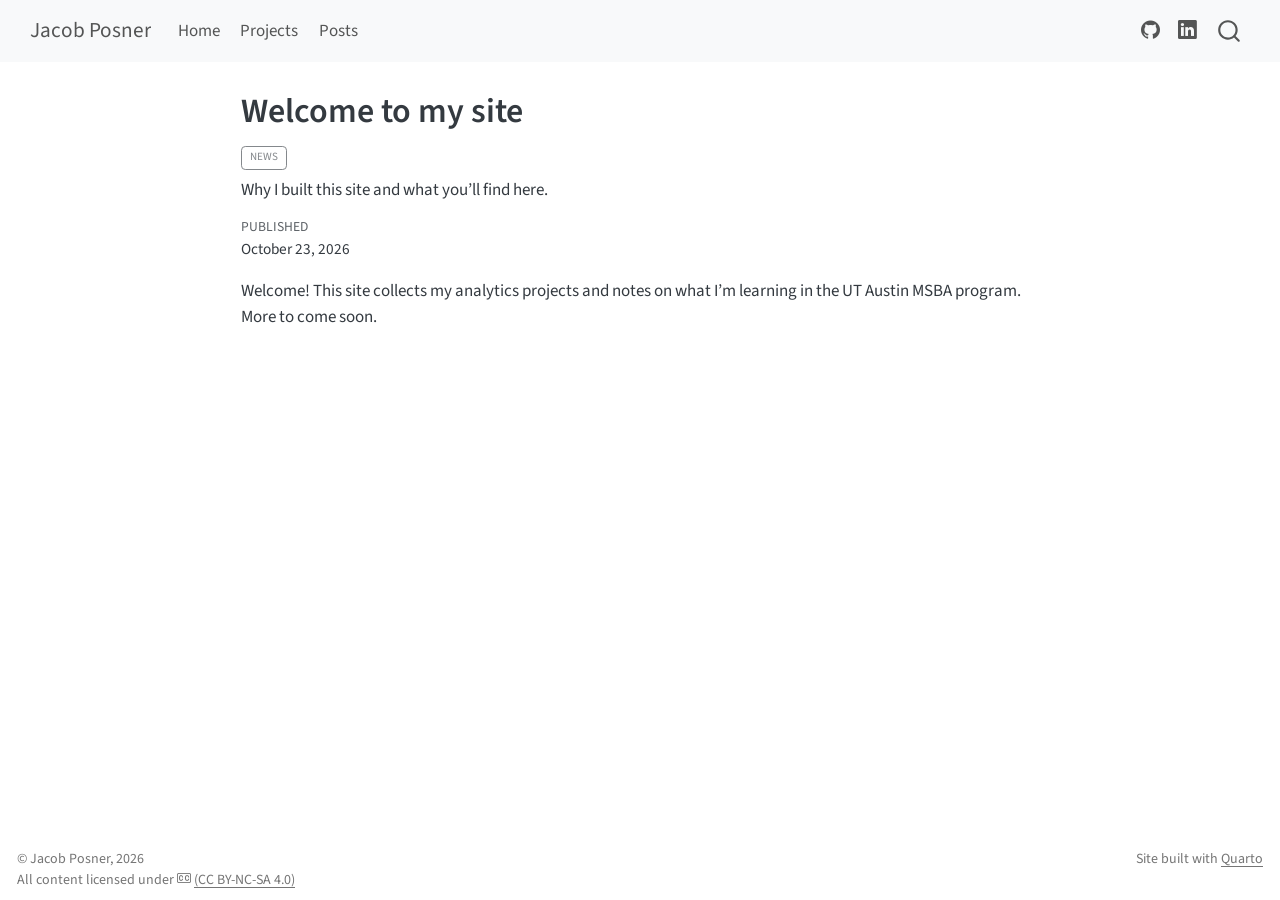
==== docs/posts/welcome/index.html @ 0ccf2ec0 "Set up Quarto portfolio website Co-Authored-By: Claude Opus 5.5 <noreply@anthropic.com> Claude-Sessi" ====
<!DOCTYPE html>
<html xmlns="http://www.w3.org/1999/xhtml" lang="en" xml:lang="en"><head>

<meta charset="utf-8">
<meta name="generator" content="quarto-1.10.19">

<meta name="viewport" content="width=device-width, initial-scale=1.0, user-scalable=yes">

<meta name="dcterms.date" content="2026-10-23">
<meta name="description" content="Why I built this site and what you’ll find here.">

<title>Welcome to my site – Jacob Posner</title>
<style>
/* Default styles provided by pandoc.
** See https://pandoc.org/MANUAL.html#variables-for-html for config info.
*/
span.smallcaps{font-variant: small-caps;}
div.columns{display: flex; gap: 1.5em;}
div.column{flex: auto;}
@media screen {
div.columns{gap: min(4vw, 1.5em);}
div.column{overflow-x: auto;}
}
div.hanging-indent{margin-left: 1.5em; text-indent: -1.5em;}
ul.task-list{list-style: none;}
ul.task-list li input[type="checkbox"] {
  width: 0.8em;
  margin: 0 0.8em 0.2em -1em; /* quarto-specific, see https://github.com/quarto-dev/quarto-cli/issues/4556 */ 
  vertical-align: middle;
}
</style>


<script src="../../site_libs/quarto-nav/quarto-nav.js"></script>
<script src="../../site_libs/quarto-nav/headroom.min.js"></script>
<script src="../../site_libs/clipboard/clipboard.min.js"></script>
<script src="../../site_libs/quarto-search/autocomplete.umd.js"></script>
<script src="../../site_libs/quarto-search/fuse.min.js"></script>
<script src="../../site_libs/quarto-search/quarto-search.js"></script>
<meta name="quarto:offset" content="../../">
<script src="../../site_libs/quarto-html/quarto.js" type="module"></script>
<script src="../../site_libs/quarto-html/tabsets/tabsets.js" type="module"></script>
<script src="../../site_libs/quarto-html/popper.min.js"></script>
<script src="../../site_libs/quarto-html/tippy.umd.min.js"></script>
<script src="../../site_libs/quarto-html/anchor.min.js"></script>
<link href="../../site_libs/quarto-html/tippy.css" rel="stylesheet">
<link href="../../site_libs/quarto-html/quarto-syntax-highlighting-bf27225e3a48a9273f3daa8f8e829971.css" rel="stylesheet" id="quarto-text-highlighting-styles">
<script src="../../site_libs/bootstrap/bootstrap.min.js"></script>
<link href="../../site_libs/bootstrap/bootstrap-icons.css" rel="stylesheet">
<link href="../../site_libs/bootstrap/bootstrap-bb5ce4f09c3d713477d34b1921f208f7.min.css" rel="stylesheet" append-hash="true" id="quarto-bootstrap" data-mode="light">
<script id="quarto-search-options" type="application/json">{
  "location": "navbar",
  "copy-button": false,
  "collapse-after": 3,
  "panel-placement": "end",
  "type": "overlay",
  "limit": 50,
  "keyboard-shortcut": [
    "f",
    "/",
    "s"
  ],
  "show-item-context": false,
  "language": {
    "search-no-results-text": "No results",
    "search-matching-documents-text": "matching documents",
    "search-copy-link-title": "Copy link to search",
    "search-hide-matches-text": "Hide additional matches",
    "search-more-match-text": "more match in this document",
    "search-more-matches-text": "more matches in this document",
    "search-clear-button-title": "Clear",
    "search-text-placeholder": "",
    "search-detached-cancel-button-title": "Cancel",
    "search-submit-button-title": "Submit",
    "search-label": "Search"
  }
}</script>


<link rel="stylesheet" href="../../styles.css">
</head>

<body class="nav-fixed fullcontent quarto-light">

<div id="quarto-search-results"></div>
  <header id="quarto-header" class="headroom fixed-top">
    <nav class="navbar navbar-expand-lg " data-bs-theme="dark">
      <div class="navbar-container container-fluid">
      <div class="navbar-brand-container mx-auto">
    <a class="navbar-brand" href="../../index.html">
    <span class="navbar-title">Jacob Posner</span>
    </a>
  </div>
            <div id="quarto-search" class="" title="Search"></div>
          <button class="navbar-toggler" type="button" data-bs-toggle="collapse" data-bs-target="#navbarCollapse" aria-controls="navbarCollapse" role="menu" aria-expanded="false" aria-label="Toggle navigation" onclick="if (window.quartoToggleHeadroom) { window.quartoToggleHeadroom(); }">
  <span class="navbar-toggler-icon"></span>
</button>
          <div class="collapse navbar-collapse" id="navbarCollapse">
            <ul class="navbar-nav navbar-nav-scroll me-auto">
  <li class="nav-item">
    <a class="nav-link" href="../../index.html"> 
<span class="menu-text">Home</span></a>
  </li>  
  <li class="nav-item">
    <a class="nav-link" href="../../projects.html"> 
<span class="menu-text">Projects</span></a>
  </li>  
  <li class="nav-item">
    <a class="nav-link" href="../../posts.html"> 
<span class="menu-text">Posts</span></a>
  </li>  
</ul>
            <ul class="navbar-nav navbar-nav-scroll ms-auto">
  <li class="nav-item compact">
    <a class="nav-link" href="https://github.com/YOUR-GITHUB-USERNAME"> <i class="bi bi-github" role="img">
</i> 
<span class="menu-text"></span></a>
  </li>  
  <li class="nav-item compact">
    <a class="nav-link" href="https://www.linkedin.com/in/YOUR-LINKEDIN-HANDLE"> <i class="bi bi-linkedin" role="img">
</i> 
<span class="menu-text"></span></a>
  </li>  
</ul>
          </div> <!-- /navcollapse -->
            <div class="quarto-navbar-tools">
</div>
      </div> <!-- /container-fluid -->
    </nav>
</header>
<!-- content -->
<div id="quarto-content" class="quarto-container page-columns page-rows-contents page-layout-article page-navbar">
<!-- sidebar -->
<!-- margin-sidebar -->
    
<!-- main -->
<main class="content" id="quarto-document-content">

<header id="title-block-header" class="quarto-title-block default">
<div class="quarto-title">
<h1 class="title">Welcome to my site</h1>
  <div class="quarto-categories">
    <div class="quarto-category">News</div>
  </div>
  </div>

<div>
  <div class="description">
    Why I built this site and what you’ll find here.
  </div>
</div>


<div class="quarto-title-meta">

    
    <div>
    <div class="quarto-title-meta-heading">Published</div>
    <div class="quarto-title-meta-contents">
      <p class="date">October 23, 2026</p>
    </div>
  </div>
  
    
  </div>
  


</header>


<p>Welcome! This site collects my analytics projects and notes on what I’m learning in the UT Austin MSBA program. More to come soon.</p>



</main> <!-- /main -->
<script id="quarto-html-after-body" type="application/javascript">
  window.document.addEventListener("DOMContentLoaded", function (event) {
    const icon = "";
    const anchorJS = new window.AnchorJS();
    anchorJS.options = {
      placement: 'right',
      icon: icon
    };
    anchorJS.add('.anchored');
    const isCodeAnnotation = (el) => {
      for (const clz of el.classList) {
        if (clz.startsWith('code-annotation-')) {                     
          return true;
        }
      }
      return false;
    }
    const onCopySuccess = function(e) {
      // button target
      const button = e.trigger;
      // don't keep focus
      button.blur();
      // flash "checked"
      button.classList.add('code-copy-button-checked');
      var currentTitle = button.getAttribute("title");
      button.setAttribute("title", "Copied!");
      let tooltip;
      if (window.bootstrap) {
        button.setAttribute("data-bs-toggle", "tooltip");
        button.setAttribute("data-bs-placement", "left");
        button.setAttribute("data-bs-title", "Copied!");
        tooltip = new bootstrap.Tooltip(button, 
          { trigger: "manual", 
            customClass: "code-copy-button-tooltip",
            offset: [0, -8]});
        tooltip.show();    
      }
      setTimeout(function() {
        if (tooltip) {
          tooltip.hide();
          button.removeAttribute("data-bs-title");
          button.removeAttribute("data-bs-toggle");
          button.removeAttribute("data-bs-placement");
        }
        button.setAttribute("title", currentTitle);
        button.classList.remove('code-copy-button-checked');
      }, 1000);
      // clear code selection
      e.clearSelection();
    }
    const getTextToCopy = function(trigger) {
      const outerScaffold = trigger.parentElement.cloneNode(true);
      const codeEl = outerScaffold.querySelector('code');
      for (const childEl of codeEl.children) {
        if (isCodeAnnotation(childEl)) {
          childEl.remove();
        }
      }
      return codeEl.innerText;
    }
    const clipboard = new window.ClipboardJS('.code-copy-button:not([data-in-quarto-modal])', {
      text: getTextToCopy
    });
    clipboard.on('success', onCopySuccess);
    if (window.document.getElementById('quarto-embedded-source-code-modal')) {
      const clipboardModal = new window.ClipboardJS('.code-copy-button[data-in-quarto-modal]', {
        text: getTextToCopy,
        container: window.document.getElementById('quarto-embedded-source-code-modal')
      });
      clipboardModal.on('success', onCopySuccess);
    }
      var localhostRegex = new RegExp(/^(?:http|https):\/\/localhost\:?[0-9]*\//);
      var mailtoRegex = new RegExp(/^mailto:/);
        var filterRegex = new RegExp('/' + window.location.host + '/');
      var isInternal = (href) => {
          return filterRegex.test(href) || localhostRegex.test(href) || mailtoRegex.test(href);
      }
      // Inspect non-navigation links and adorn them if external
     var links = window.document.querySelectorAll('a[href]:not(.nav-link):not(.navbar-brand):not(.toc-action):not(.sidebar-link):not(.sidebar-item-toggle):not(.pagination-link):not(.no-external):not([aria-hidden]):not(.dropdown-item):not(.quarto-navigation-tool):not(.about-link)');
      for (var i=0; i<links.length; i++) {
        const link = links[i];
        if (!isInternal(link.href)) {
          // undo the damage that might have been done by quarto-nav.js in the case of
          // links that we want to consider external
          if (link.dataset.originalHref !== undefined) {
            link.href = link.dataset.originalHref;
          }
        }
      }
    function tippyHover(el, contentFn, onTriggerFn, onUntriggerFn) {
      const config = {
        allowHTML: true,
        maxWidth: 500,
        delay: 100,
        arrow: false,
        appendTo: function(el) {
            return el.parentElement;
        },
        interactive: true,
        interactiveBorder: 10,
        theme: 'quarto',
        placement: 'bottom-start',
      };
      if (contentFn) {
        config.content = contentFn;
      }
      if (onTriggerFn) {
        config.onTrigger = onTriggerFn;
      }
      if (onUntriggerFn) {
        config.onUntrigger = onUntriggerFn;
      }
      window.tippy(el, config); 
    }
    const noterefs = window.document.querySelectorAll('a[role="doc-noteref"]');
    for (var i=0; i<noterefs.length; i++) {
      const ref = noterefs[i];
      tippyHover(ref, function() {
        // use id or data attribute instead here
        let href = ref.getAttribute('data-footnote-href') || ref.getAttribute('href');
        try { href = new URL(href).hash; } catch {}
        const id = href.replace(/^#\/?/, "");
        const note = window.document.getElementById(id);
        if (note) {
          return note.innerHTML;
        } else {
          return "";
        }
      });
    }
    const xrefs = window.document.querySelectorAll('a.quarto-xref');
    const processXRef = (id, note) => {
      // Strip column container classes
      const stripColumnClz = (el) => {
        el.classList.remove("page-full", "page-columns");
        if (el.children) {
          for (const child of el.children) {
            stripColumnClz(child);
          }
        }
      }
      stripColumnClz(note)
      if (id === null || id.startsWith('sec-')) {
        // Special case sections, only their first couple elements
        const container = document.createElement("div");
        if (note.children && note.children.length > 2) {
          container.appendChild(note.children[0].cloneNode(true));
          for (let i = 1; i < note.children.length; i++) {
            const child = note.children[i];
            if (child.tagName === "P" && child.innerText === "") {
              continue;
            } else {
              container.appendChild(child.cloneNode(true));
              break;
            }
          }
          if (window.Quarto?.typesetMath) {
            window.Quarto.typesetMath(container);
          }
          return container.innerHTML
        } else {
          if (window.Quarto?.typesetMath) {
            window.Quarto.typesetMath(note);
          }
          return note.innerHTML;
        }
      } else {
        // Remove any anchor links if they are present
        const anchorLink = note.querySelector('a.anchorjs-link');
        if (anchorLink) {
          anchorLink.remove();
        }
        if (window.Quarto?.typesetMath) {
          window.Quarto.typesetMath(note);
        }
        if (note.classList.contains("callout")) {
          return note.outerHTML;
        } else {
          return note.innerHTML;
        }
      }
    }
    for (var i=0; i<xrefs.length; i++) {
      const xref = xrefs[i];
      tippyHover(xref, undefined, function(instance) {
        instance.disable();
        let url = xref.getAttribute('href');
        let hash = undefined; 
        if (url.startsWith('#')) {
          hash = url;
        } else {
          try { hash = new URL(url).hash; } catch {}
        }
        if (hash) {
          const id = hash.replace(/^#\/?/, "");
          const note = window.document.getElementById(id);
          if (note !== null) {
            try {
              const html = processXRef(id, note.cloneNode(true));
              instance.setContent(html);
            } finally {
              instance.enable();
              instance.show();
            }
          } else {
            // See if we can fetch this
            fetch(url.split('#')[0])
            .then(res => res.text())
            .then(html => {
              const parser = new DOMParser();
              const htmlDoc = parser.parseFromString(html, "text/html");
              const note = htmlDoc.getElementById(id);
              if (note !== null) {
                const html = processXRef(id, note);
                instance.setContent(html);
              } 
            }).finally(() => {
              instance.enable();
              instance.show();
            });
          }
        } else {
          // See if we can fetch a full url (with no hash to target)
          // This is a special case and we should probably do some content thinning / targeting
          fetch(url)
          .then(res => res.text())
          .then(html => {
            const parser = new DOMParser();
            const htmlDoc = parser.parseFromString(html, "text/html");
            const note = htmlDoc.querySelector('main.content');
            if (note !== null) {
              // This should only happen for chapter cross references
              // (since there is no id in the URL)
              // remove the first header
              if (note.children.length > 0 && note.children[0].tagName === "HEADER") {
                note.children[0].remove();
              }
              const html = processXRef(null, note);
              instance.setContent(html);
            } 
          }).finally(() => {
            instance.enable();
            instance.show();
          });
        }
      }, function(instance) {
      });
    }
        let selectedAnnoteEl;
        const selectorForAnnotation = ( cell, annotation) => {
          let cellAttr = 'data-code-cell="' + cell + '"';
          let lineAttr = 'data-code-annotation="' +  annotation + '"';
          const selector = 'span[' + cellAttr + '][' + lineAttr + ']';
          return selector;
        }
        const selectCodeLines = (annoteEl) => {
          const doc = window.document;
          const targetCell = annoteEl.getAttribute("data-target-cell");
          const targetAnnotation = annoteEl.getAttribute("data-target-annotation");
          const annoteSpan = window.document.querySelector(selectorForAnnotation(targetCell, targetAnnotation));
          const lines = annoteSpan.getAttribute("data-code-lines").split(",");
          const lineIds = lines.map((line) => {
            return targetCell + "-" + line;
          })
          let top = null;
          let height = null;
          let parent = null;
          if (lineIds.length > 0) {
              //compute the position of the single el (top and bottom and make a div)
              const el = window.document.getElementById(lineIds[0]);
              top = el.offsetTop;
              height = el.offsetHeight;
              parent = el.parentElement.parentElement;
            if (lineIds.length > 1) {
              const lastEl = window.document.getElementById(lineIds[lineIds.length - 1]);
              const bottom = lastEl.offsetTop + lastEl.offsetHeight;
              height = bottom - top;
            }
            if (top !== null && height !== null && parent !== null) {
              // cook up a div (if necessary) and position it 
              let div = window.document.getElementById("code-annotation-line-highlight");
              if (div === null) {
                div = window.document.createElement("div");
                div.setAttribute("id", "code-annotation-line-highlight");
                div.style.position = 'absolute';
                parent.appendChild(div);
              }
              div.style.top = top - 2 + "px";
              div.style.height = height + 4 + "px";
              div.style.left = 0;
              let gutterDiv = window.document.getElementById("code-annotation-line-highlight-gutter");
              if (gutterDiv === null) {
                gutterDiv = window.document.createElement("div");
                gutterDiv.setAttribute("id", "code-annotation-line-highlight-gutter");
                gutterDiv.style.position = 'absolute';
                const codeCell = window.document.getElementById(targetCell);
                const gutter = codeCell.querySelector('.code-annotation-gutter');
                gutter.appendChild(gutterDiv);
              }
              gutterDiv.style.top = top - 2 + "px";
              gutterDiv.style.height = height + 4 + "px";
            }
            selectedAnnoteEl = annoteEl;
          }
        };
        const unselectCodeLines = () => {
          const elementsIds = ["code-annotation-line-highlight", "code-annotation-line-highlight-gutter"];
          elementsIds.forEach((elId) => {
            const div = window.document.getElementById(elId);
            if (div) {
              div.remove();
            }
          });
          selectedAnnoteEl = undefined;
        };
          // Handle positioning of the toggle
      window.addEventListener(
        "resize",
        throttle(() => {
          elRect = undefined;
          if (selectedAnnoteEl) {
            selectCodeLines(selectedAnnoteEl);
          }
        }, 10)
      );
      function throttle(fn, ms) {
      let throttle = false;
      let timer;
        return (...args) => {
          if(!throttle) { // first call gets through
              fn.apply(this, args);
              throttle = true;
          } else { // all the others get throttled
              if(timer) clearTimeout(timer); // cancel #2
              timer = setTimeout(() => {
                fn.apply(this, args);
                timer = throttle = false;
              }, ms);
          }
        };
      }
        // Attach click handler to the DT
        const annoteDls = window.document.querySelectorAll('dt[data-target-cell]');
        for (const annoteDlNode of annoteDls) {
          annoteDlNode.addEventListener('click', (event) => {
            const clickedEl = event.target;
            if (clickedEl !== selectedAnnoteEl) {
              unselectCodeLines();
              const activeEl = window.document.querySelector('dt[data-target-cell].code-annotation-active');
              if (activeEl) {
                activeEl.classList.remove('code-annotation-active');
              }
              selectCodeLines(clickedEl);
              clickedEl.classList.add('code-annotation-active');
            } else {
              // Unselect the line
              unselectCodeLines();
              clickedEl.classList.remove('code-annotation-active');
            }
          });
        }
    const findCites = (el) => {
      const parentEl = el.parentElement;
      if (parentEl) {
        const cites = parentEl.dataset.cites;
        if (cites) {
          return {
            el,
            cites: cites.split(' ')
          };
        } else {
          return findCites(el.parentElement)
        }
      } else {
        return undefined;
      }
    };
    var bibliorefs = window.document.querySelectorAll('a[role="doc-biblioref"]');
    for (var i=0; i<bibliorefs.length; i++) {
      const ref = bibliorefs[i];
      const citeInfo = findCites(ref);
      if (citeInfo) {
        tippyHover(citeInfo.el, function() {
          var popup = window.document.createElement('div');
          citeInfo.cites.forEach(function(cite) {
            var citeDiv = window.document.createElement('div');
            citeDiv.classList.add('hanging-indent');
            citeDiv.classList.add('csl-entry');
            var biblioDiv = window.document.getElementById('ref-' + cite);
            if (biblioDiv) {
              citeDiv.innerHTML = biblioDiv.innerHTML;
            }
            popup.appendChild(citeDiv);
          });
          return popup.innerHTML;
        });
      }
    }
  });
  </script>
</div> <!-- /content -->
<footer class="footer">
  <div class="nav-footer">
    <div class="nav-footer-left">
<p>© Jacob Posner, 2026<br> All content licensed under <i class="bi-badge-cc"></i> <a href="http://creativecommons.org/licenses/by-nc-sa/4.0/">(CC BY-NC-SA 4.0)</a></p>
</div>   
    <div class="nav-footer-center">
      &nbsp;
    </div>
    <div class="nav-footer-right">
<p>Site built with <a href="https://quarto.org/">Quarto</a></p>
</div>
  </div>
</footer>




</body></html>
---- docs/site_libs/quarto-html/tippy.css ----
.tippy-box[data-animation=fade][data-state=hidden]{opacity:0}[data-tippy-root]{max-width:calc(100vw - 10px)}.tippy-box{position:relative;background-color:#333;color:#fff;border-radius:4px;font-size:14px;line-height:1.4;white-space:normal;outline:0;transition-property:transform,visibility,opacity}.tippy-box[data-placement^=top]>.tippy-arrow{bottom:0}.tippy-box[data-placement^=top]>.tippy-arrow:before{bottom:-7px;left:0;border-width:8px 8px 0;border-top-color:initial;transform-origin:center top}.tippy-box[data-placement^=bottom]>.tippy-arrow{top:0}.tippy-box[data-placement^=bottom]>.tippy-arrow:before{top:-7px;left:0;border-width:0 8px 8px;border-bottom-color:initial;transform-origin:center bottom}.tippy-box[data-placement^=left]>.tippy-arrow{right:0}.tippy-box[data-placement^=left]>.tippy-arrow:before{border-width:8px 0 8px 8px;border-left-color:initial;right:-7px;transform-origin:center left}.tippy-box[data-placement^=right]>.tippy-arrow{left:0}.tippy-box[data-placement^=right]>.tippy-arrow:before{left:-7px;border-width:8px 8px 8px 0;border-right-color:initial;transform-origin:center right}.tippy-box[data-inertia][data-state=visible]{transition-timing-function:cubic-bezier(.54,1.5,.38,1.11)}.tippy-arrow{width:16px;height:16px;color:#333}.tippy-arrow:before{content:"";position:absolute;border-color:transparent;border-style:solid}.tippy-content{position:relative;padding:5px 9px;z-index:1}
---- docs/site_libs/quarto-html/quarto-syntax-highlighting-bf27225e3a48a9273f3daa8f8e829971.css ----
/* quarto syntax highlight colors */
:root {
  --quarto-hl-ot-color: #003B4F;
  --quarto-hl-at-color: #657422;
  --quarto-hl-ss-color: #20794D;
  --quarto-hl-an-color: #5E5E5E;
  --quarto-hl-fu-color: #4758AB;
  --quarto-hl-st-color: #20794D;
  --quarto-hl-cf-color: #003B4F;
  --quarto-hl-op-color: #5E5E5E;
  --quarto-hl-er-color: #AD0000;
  --quarto-hl-bn-color: #AD0000;
  --quarto-hl-al-color: #AD0000;
  --quarto-hl-va-color: #111111;
  --quarto-hl-bu-color: inherit;
  --quarto-hl-ex-color: inherit;
  --quarto-hl-pp-color: #AD0000;
  --quarto-hl-in-color: #5E5E5E;
  --quarto-hl-vs-color: #20794D;
  --quarto-hl-wa-color: #5E5E5E;
  --quarto-hl-do-color: #5E5E5E;
  --quarto-hl-im-color: #00769E;
  --quarto-hl-ch-color: #20794D;
  --quarto-hl-dt-color: #AD0000;
  --quarto-hl-fl-color: #AD0000;
  --quarto-hl-co-color: #5E5E5E;
  --quarto-hl-cv-color: #5E5E5E;
  --quarto-hl-cn-color: #8f5902;
  --quarto-hl-sc-color: #5E5E5E;
  --quarto-hl-dv-color: #AD0000;
  --quarto-hl-kw-color: #003B4F;
}

/* other quarto variables */
:root {
  --quarto-font-monospace: SFMono-Regular, Menlo, Monaco, Consolas, "Liberation Mono", "Courier New", monospace;
}

/* syntax highlight based on Pandoc's rules */
pre > code.sourceCode > span {
  color: #003B4F;
}

code.sourceCode > span {
  color: #003B4F;
}

div.sourceCode,
div.sourceCode pre.sourceCode {
  color: #003B4F;
}

/* Normal */
code span {
  color: #003B4F;
}

/* Alert */
code span.al {
  color: #AD0000;
  font-style: inherit;
}

/* Annotation */
code span.an {
  color: #5E5E5E;
  font-style: inherit;
}

/* Attribute */
code span.at {
  color: #657422;
  font-style: inherit;
}

/* BaseN */
code span.bn {
  color: #AD0000;
  font-style: inherit;
}

/* BuiltIn */
code span.bu {
  font-style: inherit;
}

/* ControlFlow */
code span.cf {
  color: #003B4F;
  font-weight: bold;
  font-style: inherit;
}

/* Char */
code span.ch {
  color: #20794D;
  font-style: inherit;
}

/* Constant */
code span.cn {
  color: #8f5902;
  font-style: inherit;
}

/* Comment */
code span.co {
  color: #5E5E5E;
  font-style: inherit;
}

/* CommentVar */
code span.cv {
  color: #5E5E5E;
  font-style: italic;
}

/* Documentation */
code span.do {
  color: #5E5E5E;
  font-style: italic;
}

/* DataType */
code span.dt {
  color: #AD0000;
  font-style: inherit;
}

/* DecVal */
code span.dv {
  color: #AD0000;
  font-style: inherit;
}

/* Error */
code span.er {
  color: #AD0000;
  font-style: inherit;
}

/* Extension */
code span.ex {
  font-style: inherit;
}

/* Float */
code span.fl {
  color: #AD0000;
  font-style: inherit;
}

/* Function */
code span.fu {
  color: #4758AB;
  font-style: inherit;
}

/* Import */
code span.im {
  color: #00769E;
  font-style: inherit;
}

/* Information */
code span.in {
  color: #5E5E5E;
  font-style: inherit;
}

/* Keyword */
code span.kw {
  color: #003B4F;
  font-weight: bold;
  font-style: inherit;
}

/* Operator */
code span.op {
  color: #5E5E5E;
  font-style: inherit;
}

/* Other */
code span.ot {
  color: #003B4F;
  font-style: inherit;
}

/* Preprocessor */
code span.pp {
  color: #AD0000;
  font-style: inherit;
}

/* SpecialChar */
code span.sc {
  color: #5E5E5E;
  font-style: inherit;
}

/* SpecialString */
code span.ss {
  color: #20794D;
  font-style: inherit;
}

/* String */
code span.st {
  color: #20794D;
  font-style: inherit;
}

/* Variable */
code span.va {
  color: #111111;
  font-style: inherit;
}

/* VerbatimString */
code span.vs {
  color: #20794D;
  font-style: inherit;
}

/* Warning */
code span.wa {
  color: #5E5E5E;
  font-style: italic;
}

.prevent-inlining {
  content: "</";
}

/*# sourceMappingURL=8be38f48d34c45af72792cbd699585e7.css.map */
---- docs/styles.css ----
/* Custom styles. Add your own tweaks here. */
.listing-title { font-weight: 600; }
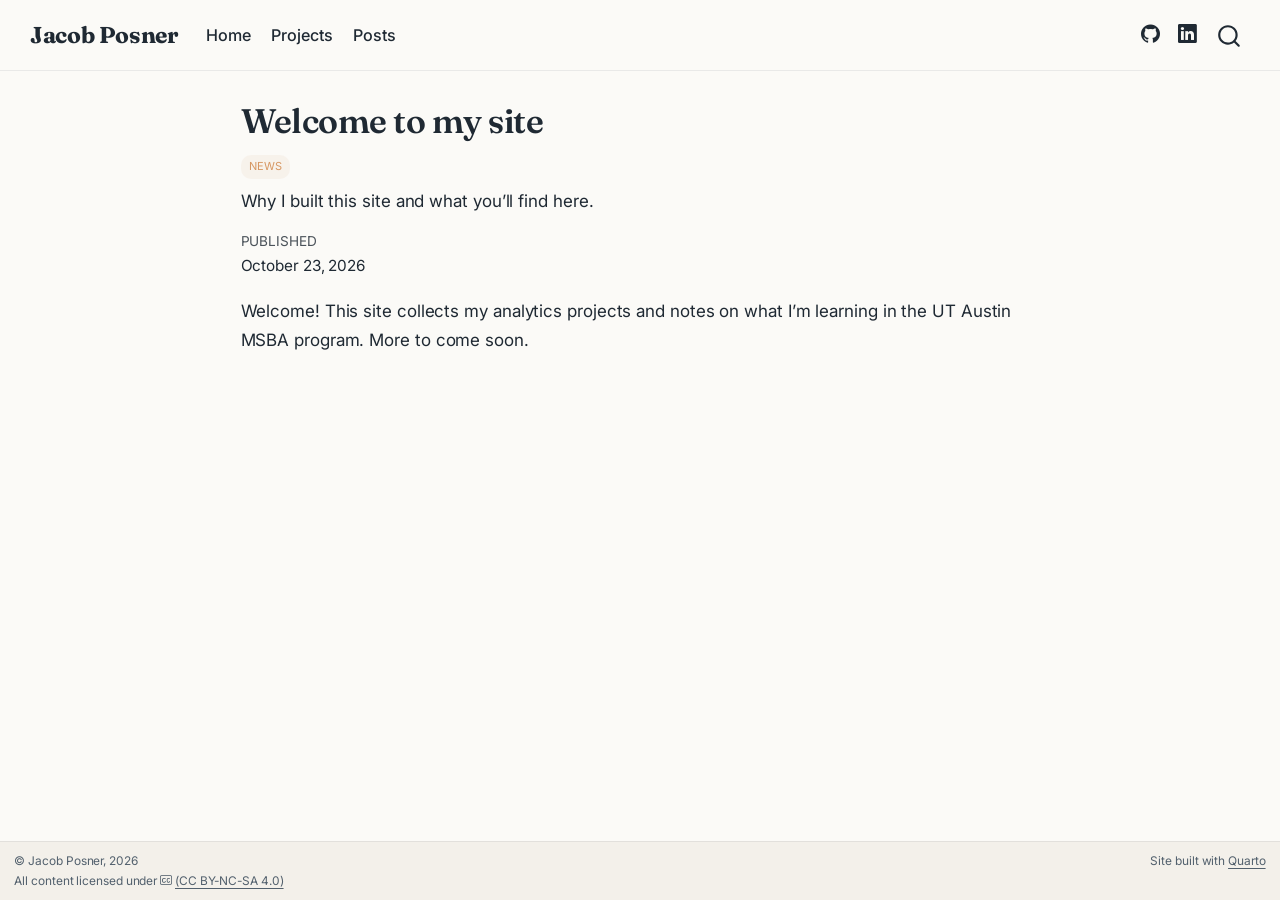
==== commit e5e75521: "Custom styling: fonts, colors, cards, home page layout Co-Authored-By: Claude Opus 5.5 <noreply@anth" ====
--- a/docs/posts/welcome/index.html
+++ b/docs/posts/welcome/index.html
@@ -47,7 +47,7 @@
 <link href="../../site_libs/quarto-html/quarto-syntax-highlighting-bf27225e3a48a9273f3daa8f8e829971.css" rel="stylesheet" id="quarto-text-highlighting-styles">
 <script src="../../site_libs/bootstrap/bootstrap.min.js"></script>
 <link href="../../site_libs/bootstrap/bootstrap-icons.css" rel="stylesheet">
-<link href="../../site_libs/bootstrap/bootstrap-bb5ce4f09c3d713477d34b1921f208f7.min.css" rel="stylesheet" append-hash="true" id="quarto-bootstrap" data-mode="light">
+<link href="../../site_libs/bootstrap/bootstrap-23c2f2e7460b1d60507d1f32d709e4ae.min.css" rel="stylesheet" append-hash="true" id="quarto-bootstrap" data-mode="light">
 <script id="quarto-search-options" type="application/json">{
   "location": "navbar",
   "copy-button": false,
@@ -112,12 +112,12 @@
 </ul>
             <ul class="navbar-nav navbar-nav-scroll ms-auto">
   <li class="nav-item compact">
-    <a class="nav-link" href="https://github.com/YOUR-GITHUB-USERNAME"> <i class="bi bi-github" role="img">
+    <a class="nav-link" href="https://github.com/jposner33"> <i class="bi bi-github" role="img">
 </i> 
 <span class="menu-text"></span></a>
   </li>  
   <li class="nav-item compact">
-    <a class="nav-link" href="https://www.linkedin.com/in/YOUR-LINKEDIN-HANDLE"> <i class="bi bi-linkedin" role="img">
+    <a class="nav-link" href="https://www.linkedin.com/in/jacob-l-posner"> <i class="bi bi-linkedin" role="img">
 </i> 
 <span class="menu-text"></span></a>
   </li>  
